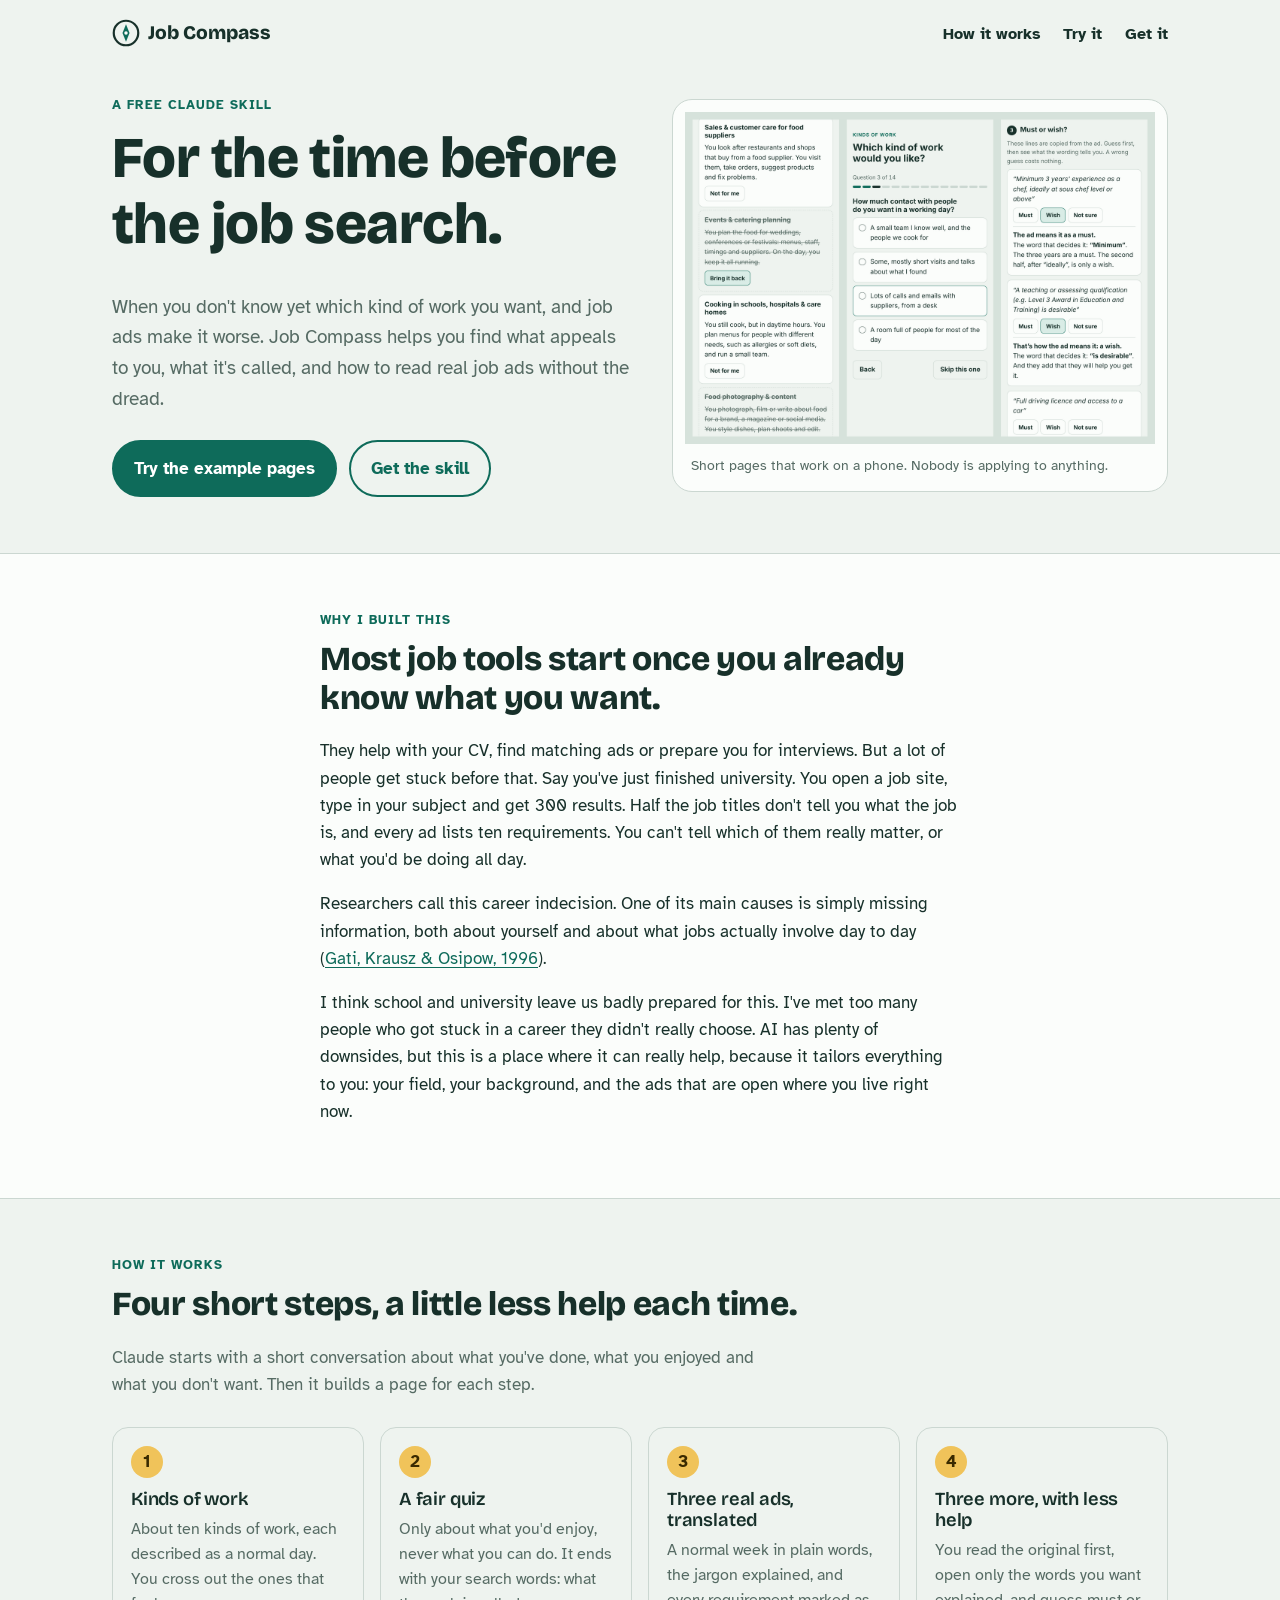
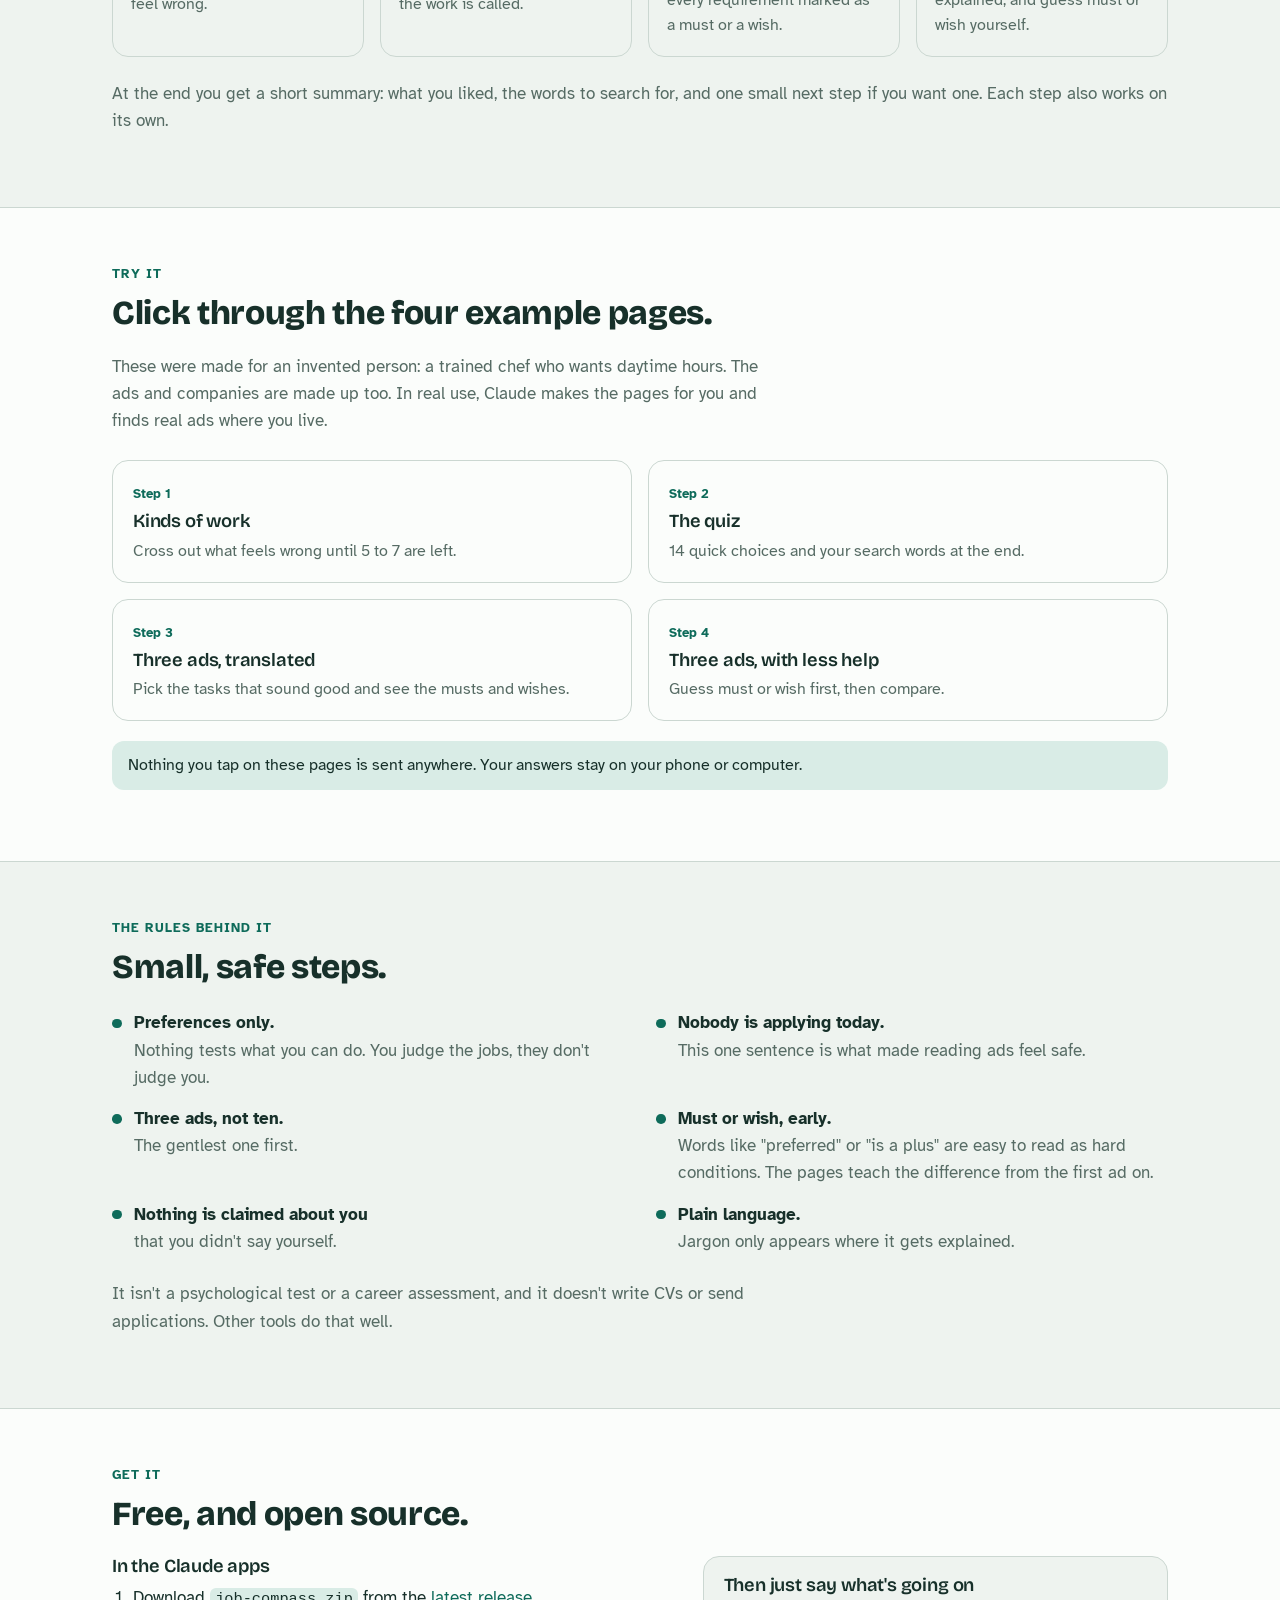
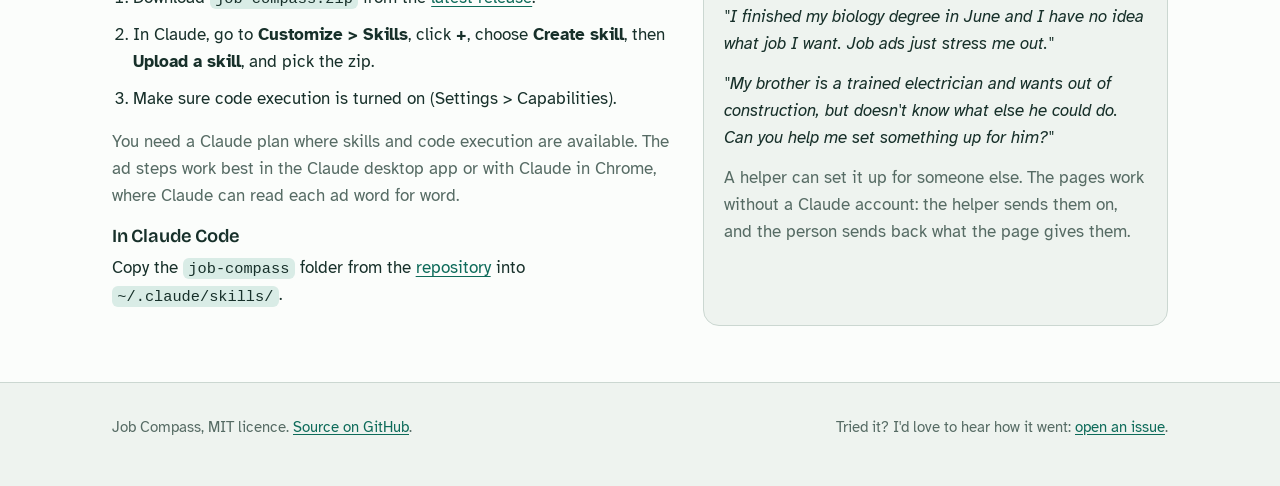
==== docs/index.html @ 620cb33d "Add website" ====
<!doctype html>
<html lang="en">
<head>
<meta charset="utf-8">
<meta name="viewport" content="width=device-width, initial-scale=1">
<title>Job Compass</title>
<meta name="description" content="A free Claude skill for the time before the job search: find out which kinds of work appeal to you, what they're called, and how to read real job ads.">
<link rel="preconnect" href="https://fonts.googleapis.com">
<link rel="preconnect" href="https://fonts.gstatic.com" crossorigin>
<link href="https://fonts.googleapis.com/css2?family=Atkinson+Hyperlegible:wght@400;700&family=Bricolage+Grotesque:opsz,wght@12..96,600;12..96,800&display=swap" rel="stylesheet">
<style>
:root {
  --bg: #EEF3EF; --surface: #FBFDFB; --ink: #17302A; --muted: #566B64; --line: #CBD7D1;
  --accent: #0E6B5A; --accent-ink: #FFFFFF; --accent-soft: #D9ECE6; --mark: #F0C35A; --mark-ink: #3A2A00;
  --font-display: "Bricolage Grotesque", "Trebuchet MS", "Segoe UI", system-ui, sans-serif;
  --font-body: "Atkinson Hyperlegible", "Segoe UI", system-ui, -apple-system, sans-serif;
  color-scheme: light;
}
@media (prefers-color-scheme: dark) {
  :root:not([data-theme="light"]) {
    --bg: #0F1715; --surface: #17221F; --ink: #E4EEE9; --muted: #9BB0A8; --line: #2B3A35;
    --accent: #58C7AE; --accent-ink: #06231D; --accent-soft: #1D3A33; --mark: #E3B04B; --mark-ink: #2A1E00;
    color-scheme: dark;
  }
}
:root[data-theme="dark"] {
  --bg: #0F1715; --surface: #17221F; --ink: #E4EEE9; --muted: #9BB0A8; --line: #2B3A35;
  --accent: #58C7AE; --accent-ink: #06231D; --accent-soft: #1D3A33; --mark: #E3B04B; --mark-ink: #2A1E00;
  color-scheme: dark;
}
*, *::before, *::after { box-sizing: border-box; }
html { -webkit-text-size-adjust: 100%; scroll-behavior: smooth; }
body { margin: 0; background: var(--bg); color: var(--ink); font-family: var(--font-body); font-size: 1.0625rem; line-height: 1.6; overflow-wrap: break-word; }
a { color: var(--accent); text-underline-offset: 0.15em; }
img { max-width: 100%; height: auto; display: block; }
.wrap { max-width: 68rem; margin: 0 auto; padding: 0 16px; }
.narrow { max-width: 42rem; }
h1, h2, h3 { font-family: var(--font-display); line-height: 1.15; margin: 0 0 0.6em; letter-spacing: -0.01em; }
h1 { font-size: clamp(2.1rem, 6vw, 3.6rem); font-weight: 800; }
h2 { font-size: clamp(1.5rem, 3.5vw, 2.1rem); font-weight: 800; }
h3 { font-size: 1.15rem; font-weight: 600; margin-bottom: 0.35em; }
p { margin: 0 0 1em; }
.muted { color: var(--muted); }

header.top { padding: 18px 0; }
header.top .wrap { display: flex; align-items: center; justify-content: space-between; gap: 12px; }
.brand { font-family: var(--font-display); font-weight: 800; font-size: 1.2rem; color: var(--ink); text-decoration: none; display: inline-flex; align-items: center; gap: 0.5rem; }
.brand svg { width: 28px; height: 28px; }
.top nav a { color: var(--ink); text-decoration: none; font-weight: 700; margin-left: 1.1rem; font-size: 0.98rem; }
.top nav a:hover { color: var(--accent); }
@media (max-width: 560px) { .top nav a.hide-sm { display: none; } }

.hero { padding: 28px 0 56px; }
.hero .grid { display: grid; gap: 40px; align-items: center; grid-template-columns: 1.05fr 1fr; }
@media (max-width: 860px) { .hero .grid { grid-template-columns: 1fr; gap: 28px; } }
.lede { font-size: 1.2rem; color: var(--muted); max-width: 34rem; }
.buttons { display: flex; flex-wrap: wrap; gap: 12px; margin-top: 1.6rem; }
.btn { display: inline-block; padding: 0.8rem 1.25rem; border-radius: 999px; font-weight: 700; text-decoration: none; border: 2px solid var(--accent); }
.btn.primary { background: var(--accent); color: var(--accent-ink); }
.btn.ghost { color: var(--accent); background: transparent; }
.btn:hover { filter: brightness(1.08); }
.hero figure { margin: 0; background: var(--surface); border: 1px solid var(--line); border-radius: 20px; padding: 12px; }
.hero figcaption { font-size: 0.9rem; color: var(--muted); padding: 10px 6px 2px; }

section { padding: 56px 0; }
section.band { background: var(--surface); border-top: 1px solid var(--line); border-bottom: 1px solid var(--line); }
.eyebrow { text-transform: uppercase; letter-spacing: 0.08em; font-size: 0.8rem; font-weight: 700; color: var(--accent); margin-bottom: 0.6rem; }

.steps { display: grid; grid-template-columns: repeat(4, 1fr); gap: 16px; margin-top: 1.8rem; counter-reset: step; }
@media (max-width: 900px) { .steps { grid-template-columns: repeat(2, 1fr); } }
@media (max-width: 520px) { .steps { grid-template-columns: 1fr; } }
.step { background: var(--bg); border: 1px solid var(--line); border-radius: 16px; padding: 18px; }
.band .step { background: var(--bg); }
.step .n { display: inline-grid; place-items: center; width: 2rem; height: 2rem; border-radius: 50%; background: var(--mark); color: var(--mark-ink); font-weight: 700; margin-bottom: 0.7rem; }
.step p { margin: 0; color: var(--muted); font-size: 0.98rem; }
.around { margin-top: 1.4rem; color: var(--muted); }

.try { display: grid; grid-template-columns: repeat(2, 1fr); gap: 16px; margin-top: 1.6rem; }
@media (max-width: 640px) { .try { grid-template-columns: 1fr; } }
.card { display: block; background: var(--surface); border: 1px solid var(--line); border-radius: 16px; padding: 18px 20px; text-decoration: none; color: var(--ink); transition: border-color .15s, transform .15s; }
.card:hover { border-color: var(--accent); transform: translateY(-2px); }
.card .tag { font-size: 0.82rem; font-weight: 700; color: var(--accent); }
.card h3 { margin-top: 0.3rem; }
.card p { margin: 0; color: var(--muted); font-size: 0.98rem; }
.note { margin-top: 1.2rem; background: var(--accent-soft); border-radius: 12px; padding: 12px 16px; font-size: 0.98rem; }

.rules { display: grid; grid-template-columns: repeat(2, 1fr); gap: 14px 32px; margin-top: 1.4rem; padding: 0; list-style: none; }
@media (max-width: 640px) { .rules { grid-template-columns: 1fr; } }
.rules li { padding-left: 1.4rem; position: relative; }
.rules li::before { content: ""; position: absolute; left: 0; top: 0.55em; width: 0.6rem; height: 0.6rem; border-radius: 50%; background: var(--accent); }
.rules b { display: block; }
.rules span { color: var(--muted); }

.get { display: grid; grid-template-columns: 1.2fr 1fr; gap: 32px; margin-top: 1.4rem; }
@media (max-width: 820px) { .get { grid-template-columns: 1fr; } }
ol.install { padding-left: 1.3rem; margin: 0 0 1rem; }
ol.install li { margin-bottom: 0.6rem; }
code { font-family: ui-monospace, "SF Mono", Menlo, Consolas, monospace; font-size: 0.9em; background: var(--accent-soft); padding: 0.1em 0.35em; border-radius: 6px; }
.say { background: var(--bg); border: 1px solid var(--line); border-radius: 16px; padding: 18px 20px; }
.say p { font-style: italic; margin-bottom: 0.8rem; }
.say p:last-child { margin-bottom: 0; }

footer { padding: 32px 0 48px; color: var(--muted); font-size: 0.95rem; }
footer .wrap { display: flex; flex-wrap: wrap; gap: 8px 24px; justify-content: space-between; }
</style>
</head>
<body>

<header class="top">
  <div class="wrap">
    <a class="brand" href="#">
      <svg viewBox="0 0 32 32" aria-hidden="true"><circle cx="16" cy="16" r="14" fill="none" stroke="currentColor" stroke-width="2.5"/><path d="M16 6 L20 16 L16 26 L12 16 Z" fill="var(--accent)"/><circle cx="16" cy="16" r="2" fill="var(--surface)"/></svg>
      Job Compass
    </a>
    <nav>
      <a class="hide-sm" href="#how">How it works</a>
      <a href="#try">Try it</a>
      <a href="#get">Get it</a>
    </nav>
  </div>
</header>

<main>
  <div class="hero">
    <div class="wrap grid">
      <div>
        <p class="eyebrow">A free Claude skill</p>
        <h1>For the time before the job search.</h1>
        <p class="lede">When you don't know yet which kind of work you want, and job ads make it worse. Job Compass helps you find what appeals to you, what it's called, and how to read real job ads without the dread.</p>
        <div class="buttons">
          <a class="btn primary" href="#try">Try the example pages</a>
          <a class="btn ghost" href="#get">Get the skill</a>
        </div>
      </div>
      <figure>
        <img src="pages.png" alt="Three Job Compass pages on a phone: crossing out kinds of work, a quiz question, and guessing whether a line from a job ad is a must or a wish" width="1250" height="884">
        <figcaption>Short pages that work on a phone. Nobody is applying to anything.</figcaption>
      </figure>
    </div>
  </div>

  <section class="band">
    <div class="wrap narrow">
      <p class="eyebrow">Why I built this</p>
      <h2>Most job tools start once you already know what you want.</h2>
      <p>They help with your CV, find matching ads or prepare you for interviews. But a lot of people get stuck before that. Say you've just finished university. You open a job site, type in your subject and get 300 results. Half the job titles don't tell you what the job is, and every ad lists ten requirements. You can't tell which of them really matter, or what you'd be doing all day.</p>
      <p>Researchers call this career indecision. One of its main causes is simply missing information, both about yourself and about what jobs actually involve day to day (<a href="https://doi.org/10.1037/0022-0167.43.4.510">Gati, Krausz &amp; Osipow, 1996</a>).</p>
      <p>I think school and university leave us badly prepared for this. I've met too many people who got stuck in a career they didn't really choose. AI has plenty of downsides, but this is a place where it can really help, because it tailors everything to you: your field, your background, and the ads that are open where you live right now.</p>
    </div>
  </section>

  <section id="how">
    <div class="wrap">
      <p class="eyebrow">How it works</p>
      <h2>Four short steps, a little less help each time.</h2>
      <p class="muted narrow">Claude starts with a short conversation about what you've done, what you enjoyed and what you don't want. Then it builds a page for each step.</p>
      <div class="steps">
        <div class="step"><span class="n">1</span><h3>Kinds of work</h3><p>About ten kinds of work, each described as a normal day. You cross out the ones that feel wrong.</p></div>
        <div class="step"><span class="n">2</span><h3>A fair quiz</h3><p>Only about what you'd enjoy, never what you can do. It ends with your search words: what the work is called.</p></div>
        <div class="step"><span class="n">3</span><h3>Three real ads, translated</h3><p>A normal week in plain words, the jargon explained, and every requirement marked as a must or a wish.</p></div>
        <div class="step"><span class="n">4</span><h3>Three more, with less help</h3><p>You read the original first, open only the words you want explained, and guess must or wish yourself.</p></div>
      </div>
      <p class="around">At the end you get a short summary: what you liked, the words to search for, and one small next step if you want one. Each step also works on its own.</p>
    </div>
  </section>

  <section id="try" class="band">
    <div class="wrap">
      <p class="eyebrow">Try it</p>
      <h2>Click through the four example pages.</h2>
      <p class="muted narrow">These were made for an invented person: a trained chef who wants daytime hours. The ads and companies are made up too. In real use, Claude makes the pages for you and finds real ads where you live.</p>
      <div class="try">
        <a class="card" href="examples/1-pick.html"><span class="tag">Step 1</span><h3>Kinds of work</h3><p>Cross out what feels wrong until 5 to 7 are left.</p></a>
        <a class="card" href="examples/2-quiz.html"><span class="tag">Step 2</span><h3>The quiz</h3><p>14 quick choices and your search words at the end.</p></a>
        <a class="card" href="examples/3-ads-translated.html"><span class="tag">Step 3</span><h3>Three ads, translated</h3><p>Pick the tasks that sound good and see the musts and wishes.</p></a>
        <a class="card" href="examples/4-ads-less-help.html"><span class="tag">Step 4</span><h3>Three ads, with less help</h3><p>Guess must or wish first, then compare.</p></a>
      </div>
      <p class="note">Nothing you tap on these pages is sent anywhere. Your answers stay on your phone or computer.</p>
    </div>
  </section>

  <section>
    <div class="wrap">
      <p class="eyebrow">The rules behind it</p>
      <h2>Small, safe steps.</h2>
      <ul class="rules">
        <li><b>Preferences only.</b><span>Nothing tests what you can do. You judge the jobs, they don't judge you.</span></li>
        <li><b>Nobody is applying today.</b><span>This one sentence is what made reading ads feel safe.</span></li>
        <li><b>Three ads, not ten.</b><span>The gentlest one first.</span></li>
        <li><b>Must or wish, early.</b><span>Words like "preferred" or "is a plus" are easy to read as hard conditions. The pages teach the difference from the first ad on.</span></li>
        <li><b>Nothing is claimed about you</b><span>that you didn't say yourself.</span></li>
        <li><b>Plain language.</b><span>Jargon only appears where it gets explained.</span></li>
      </ul>
      <p class="muted narrow" style="margin-top:1.6rem">It isn't a psychological test or a career assessment, and it doesn't write CVs or send applications. Other tools do that well.</p>
    </div>
  </section>

  <section id="get" class="band">
    <div class="wrap">
      <p class="eyebrow">Get it</p>
      <h2>Free, and open source.</h2>
      <div class="get">
        <div>
          <h3>In the Claude apps</h3>
          <ol class="install">
            <li>Download <code>job-compass.zip</code> from the <a href="https://github.com/maaasyd/job-compass/releases">latest release</a>.</li>
            <li>In Claude, go to <b>Customize &gt; Skills</b>, click <b>+</b>, choose <b>Create skill</b>, then <b>Upload a skill</b>, and pick the zip.</li>
            <li>Make sure code execution is turned on (Settings &gt; Capabilities).</li>
          </ol>
          <p class="muted">You need a Claude plan where skills and code execution are available. The ad steps work best in the Claude desktop app or with Claude in Chrome, where Claude can read each ad word for word.</p>
          <h3>In Claude Code</h3>
          <p>Copy the <code>job-compass</code> folder from the <a href="https://github.com/maaasyd/job-compass">repository</a> into <code>~/.claude/skills/</code>.</p>
        </div>
        <div class="say">
          <h3>Then just say what's going on</h3>
          <p>"I finished my biology degree in June and I have no idea what job I want. Job ads just stress me out."</p>
          <p>"My brother is a trained electrician and wants out of construction, but doesn't know what else he could do. Can you help me set something up for him?"</p>
          <p class="muted" style="font-style:normal">A helper can set it up for someone else. The pages work without a Claude account: the helper sends them on, and the person sends back what the page gives them.</p>
        </div>
      </div>
    </div>
  </section>
</main>

<footer>
  <div class="wrap">
    <span>Job Compass, MIT licence. <a href="https://github.com/maaasyd/job-compass">Source on GitHub</a>.</span>
    <span>Tried it? I'd love to hear how it went: <a href="https://github.com/maaasyd/job-compass/issues">open an issue</a>.</span>
  </div>
</footer>

</body>
</html>
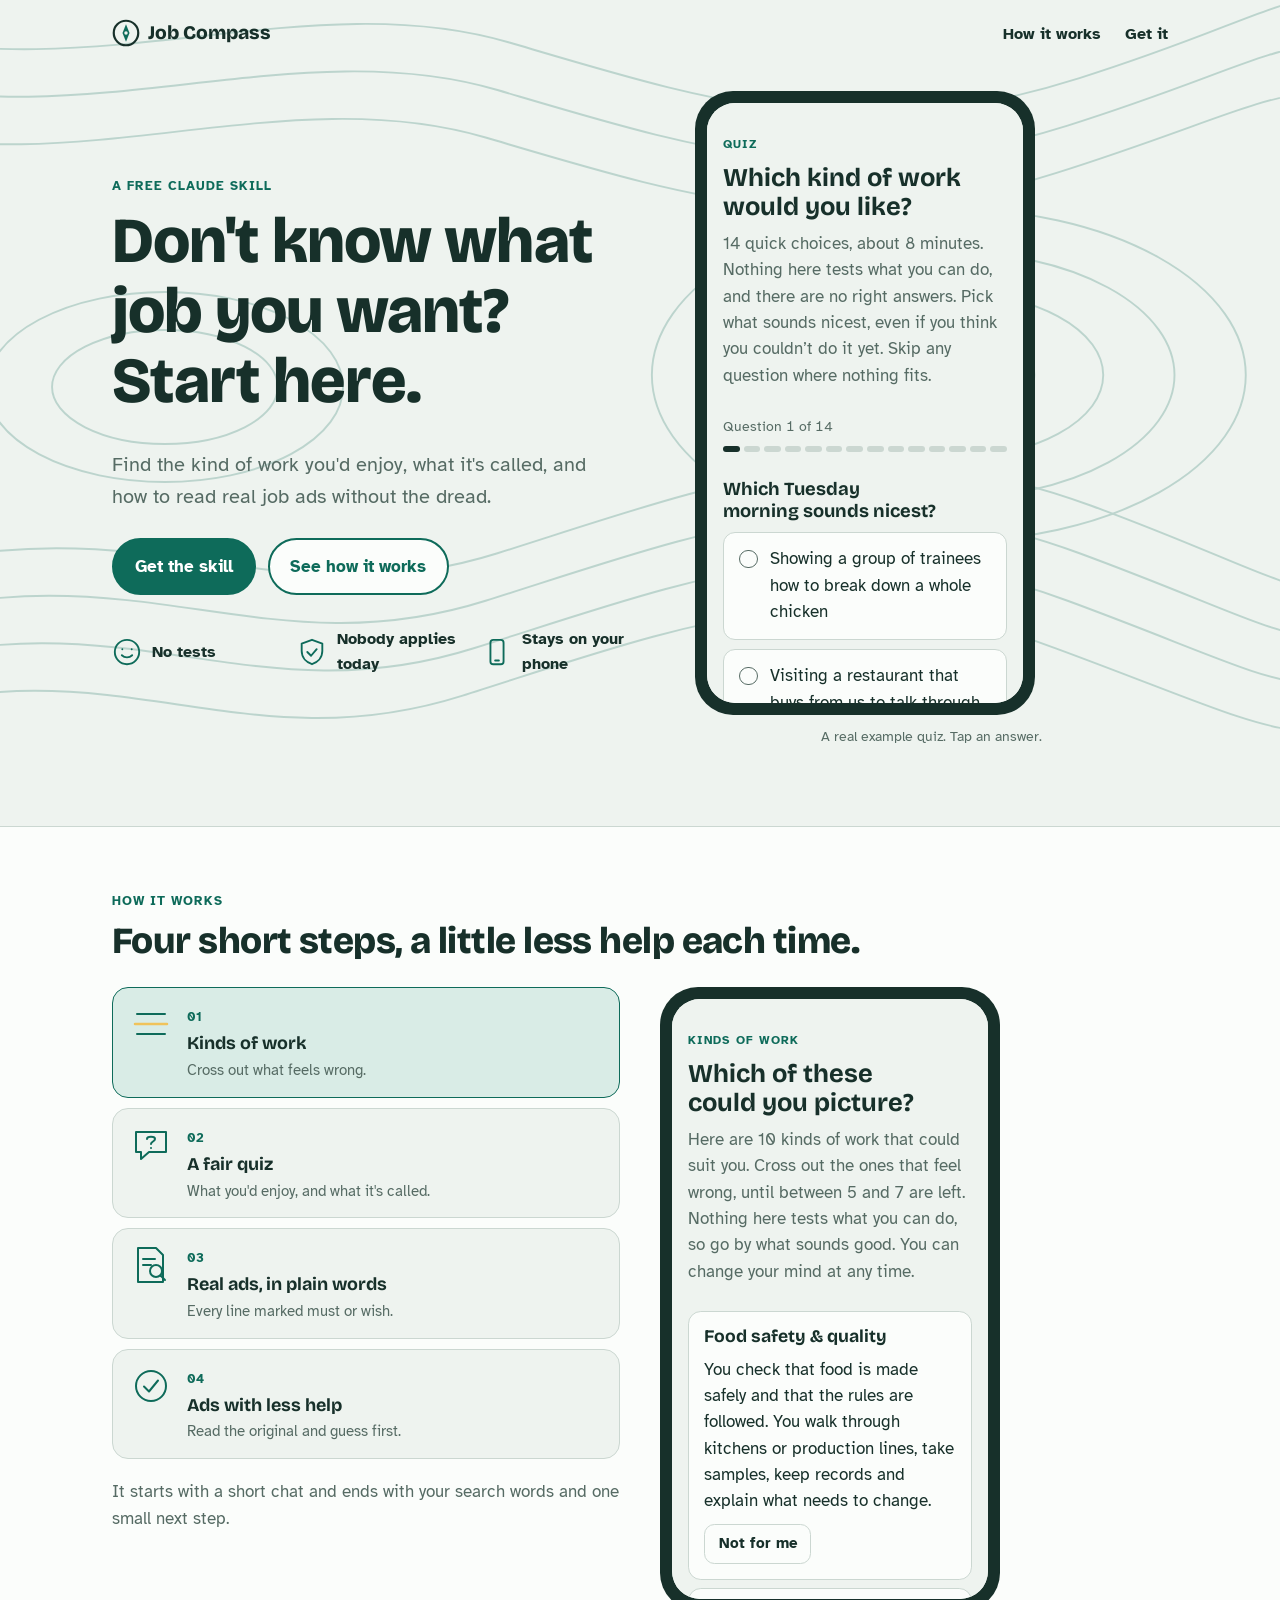
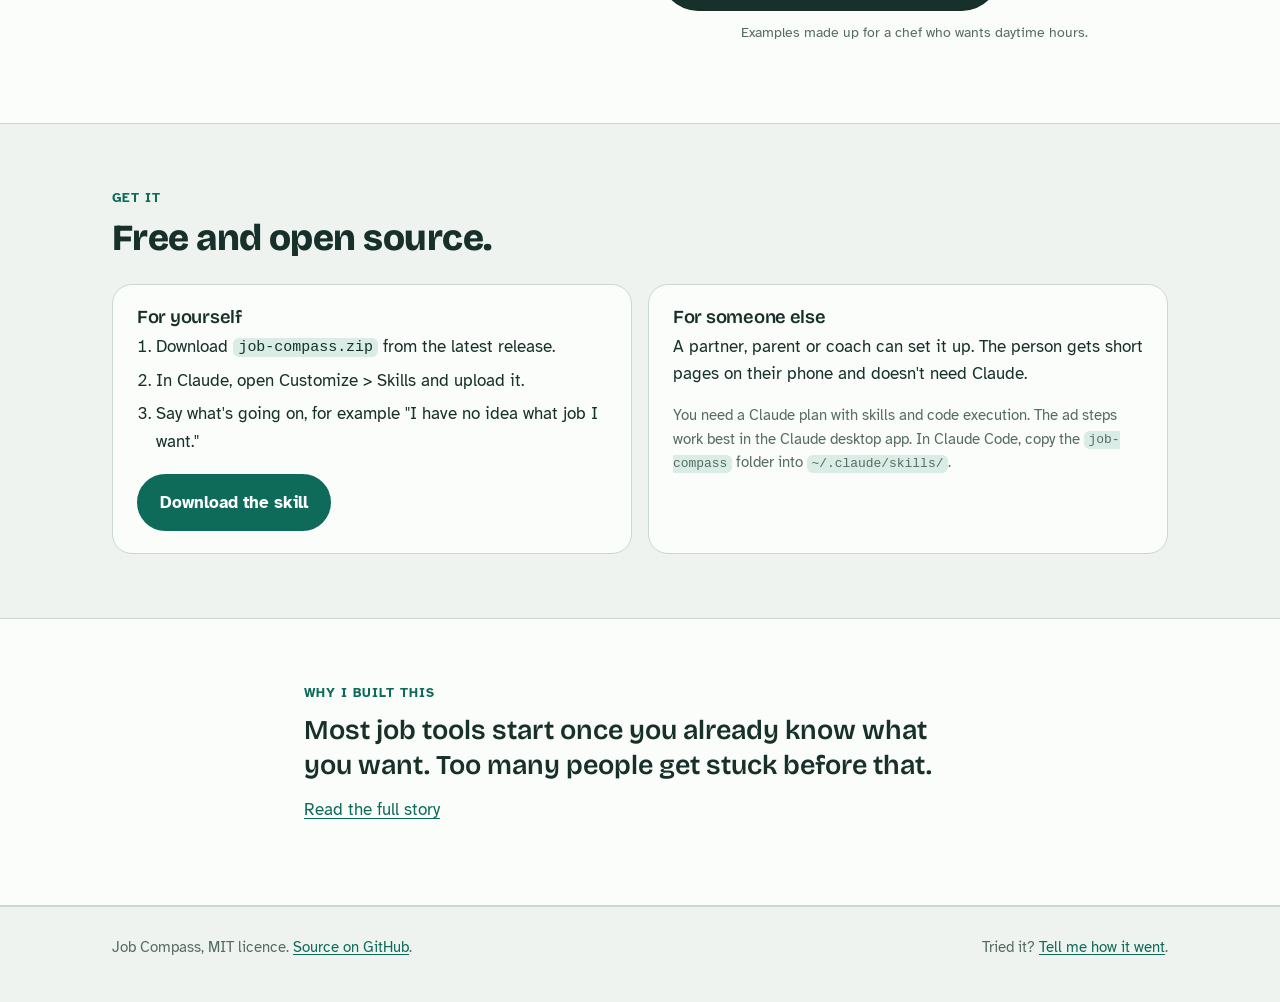
==== commit 231f8a81: "New Website" ====
--- a/docs/index.html
+++ b/docs/index.html
@@ -4,7 +4,7 @@
 <meta charset="utf-8">
 <meta name="viewport" content="width=device-width, initial-scale=1">
 <title>Job Compass</title>
-<meta name="description" content="A free Claude skill for the time before the job search: find out which kinds of work appeal to you, what they're called, and how to read real job ads.">
+<meta name="description" content="A free Claude skill for the time before the job search: find what kind of work you'd enjoy, what it's called, and how to read job ads.">
 <link rel="preconnect" href="https://fonts.googleapis.com">
 <link rel="preconnect" href="https://fonts.gstatic.com" crossorigin>
 <link href="https://fonts.googleapis.com/css2?family=Atkinson+Hyperlegible:wght@400;700&family=Bricolage+Grotesque:opsz,wght@12..96,600;12..96,800&display=swap" rel="stylesheet">
@@ -12,6 +12,7 @@
 :root {
   --bg: #EEF3EF; --surface: #FBFDFB; --ink: #17302A; --muted: #566B64; --line: #CBD7D1;
   --accent: #0E6B5A; --accent-ink: #FFFFFF; --accent-soft: #D9ECE6; --mark: #F0C35A; --mark-ink: #3A2A00;
+  --contour: #0E6B5A;
   --font-display: "Bricolage Grotesque", "Trebuchet MS", "Segoe UI", system-ui, sans-serif;
   --font-body: "Atkinson Hyperlegible", "Segoe UI", system-ui, -apple-system, sans-serif;
   color-scheme: light;
@@ -20,87 +21,90 @@
   :root:not([data-theme="light"]) {
     --bg: #0F1715; --surface: #17221F; --ink: #E4EEE9; --muted: #9BB0A8; --line: #2B3A35;
     --accent: #58C7AE; --accent-ink: #06231D; --accent-soft: #1D3A33; --mark: #E3B04B; --mark-ink: #2A1E00;
-    color-scheme: dark;
+    --contour: #58C7AE; color-scheme: dark;
   }
 }
 :root[data-theme="dark"] {
   --bg: #0F1715; --surface: #17221F; --ink: #E4EEE9; --muted: #9BB0A8; --line: #2B3A35;
   --accent: #58C7AE; --accent-ink: #06231D; --accent-soft: #1D3A33; --mark: #E3B04B; --mark-ink: #2A1E00;
-  color-scheme: dark;
+  --contour: #58C7AE; color-scheme: dark;
 }
 *, *::before, *::after { box-sizing: border-box; }
 html { -webkit-text-size-adjust: 100%; scroll-behavior: smooth; }
 body { margin: 0; background: var(--bg); color: var(--ink); font-family: var(--font-body); font-size: 1.0625rem; line-height: 1.6; overflow-wrap: break-word; }
 a { color: var(--accent); text-underline-offset: 0.15em; }
-img { max-width: 100%; height: auto; display: block; }
 .wrap { max-width: 68rem; margin: 0 auto; padding: 0 16px; }
-.narrow { max-width: 42rem; }
-h1, h2, h3 { font-family: var(--font-display); line-height: 1.15; margin: 0 0 0.6em; letter-spacing: -0.01em; }
-h1 { font-size: clamp(2.1rem, 6vw, 3.6rem); font-weight: 800; }
-h2 { font-size: clamp(1.5rem, 3.5vw, 2.1rem); font-weight: 800; }
-h3 { font-size: 1.15rem; font-weight: 600; margin-bottom: 0.35em; }
+h1, h2, h3 { font-family: var(--font-display); line-height: 1.1; margin: 0 0 0.5em; letter-spacing: -0.015em; }
+h1 { font-size: clamp(2.3rem, 6.2vw, 4rem); font-weight: 800; }
+h2 { font-size: clamp(1.6rem, 3.6vw, 2.3rem); font-weight: 800; }
+h3 { font-size: 1.15rem; font-weight: 600; margin-bottom: 0.3em; }
 p { margin: 0 0 1em; }
 .muted { color: var(--muted); }
 
-header.top { padding: 18px 0; }
+/* header */
+header.top { position: relative; z-index: 2; padding: 18px 0; }
 header.top .wrap { display: flex; align-items: center; justify-content: space-between; gap: 12px; }
 .brand { font-family: var(--font-display); font-weight: 800; font-size: 1.2rem; color: var(--ink); text-decoration: none; display: inline-flex; align-items: center; gap: 0.5rem; }
 .brand svg { width: 28px; height: 28px; }
-.top nav a { color: var(--ink); text-decoration: none; font-weight: 700; margin-left: 1.1rem; font-size: 0.98rem; }
+.top nav a { color: var(--ink); text-decoration: none; font-weight: 700; margin-left: 1.2rem; font-size: 0.98rem; }
 .top nav a:hover { color: var(--accent); }
-@media (max-width: 560px) { .top nav a.hide-sm { display: none; } }
-
-.hero { padding: 28px 0 56px; }
-.hero .grid { display: grid; gap: 40px; align-items: center; grid-template-columns: 1.05fr 1fr; }
-@media (max-width: 860px) { .hero .grid { grid-template-columns: 1fr; gap: 28px; } }
-.lede { font-size: 1.2rem; color: var(--muted); max-width: 34rem; }
+.brand, .top nav a { white-space: nowrap; }
+@media (max-width: 420px) { .brand { font-size: 1.05rem; } .top nav a { margin-left: 0.8rem; font-size: 0.92rem; } }
+
+/* hero with contour background */
+.hero { position: relative; overflow: hidden; padding: 8px 0 64px; margin-top: -72px; padding-top: 96px; }
+.contours { position: absolute; inset: 0; width: 100%; height: 100%; color: var(--contour); opacity: 0.22; pointer-events: none; }
+.hero .grid { position: relative; display: grid; grid-template-columns: minmax(0, 1.15fr) minmax(0, 1fr); gap: 40px; align-items: center; }
+@media (max-width: 860px) { .hero .grid { grid-template-columns: minmax(0, 1fr); gap: 32px; } }
+.lede { font-size: 1.25rem; color: var(--muted); max-width: 30rem; }
 .buttons { display: flex; flex-wrap: wrap; gap: 12px; margin-top: 1.6rem; }
-.btn { display: inline-block; padding: 0.8rem 1.25rem; border-radius: 999px; font-weight: 700; text-decoration: none; border: 2px solid var(--accent); }
+.btn { display: inline-block; padding: 0.8rem 1.3rem; border-radius: 999px; font-weight: 700; text-decoration: none; border: 2px solid var(--accent); }
 .btn.primary { background: var(--accent); color: var(--accent-ink); }
-.btn.ghost { color: var(--accent); background: transparent; }
+.btn.ghost { color: var(--accent); background: var(--surface); }
 .btn:hover { filter: brightness(1.08); }
-.hero figure { margin: 0; background: var(--surface); border: 1px solid var(--line); border-radius: 20px; padding: 12px; }
-.hero figcaption { font-size: 0.9rem; color: var(--muted); padding: 10px 6px 2px; }
-
-section { padding: 56px 0; }
+
+/* phone frame */
+.phone { justify-self: center; width: 100%; max-width: 340px; background: var(--ink); border-radius: 38px; padding: 12px; }
+.phone .screen { border-radius: 28px; overflow: hidden; background: var(--bg); height: 600px; }
+.phone iframe { display: block; width: 100%; height: 100%; border: 0; }
+.phone-note { text-align: center; font-size: 0.9rem; color: var(--muted); margin-top: 10px; }
+
+/* promises */
+.promises { display: grid; grid-template-columns: repeat(3, minmax(0, 1fr)); gap: 12px; margin-top: 2rem; max-width: 36rem; }
+@media (max-width: 520px) { .promises { grid-template-columns: minmax(0, 1fr); } }
+.promise { display: flex; align-items: center; gap: 10px; font-weight: 700; font-size: 0.98rem; }
+.promise svg { flex: 0 0 auto; width: 30px; height: 30px; color: var(--accent); }
+
+/* steps */
+section { padding: 64px 0; }
 section.band { background: var(--surface); border-top: 1px solid var(--line); border-bottom: 1px solid var(--line); }
 .eyebrow { text-transform: uppercase; letter-spacing: 0.08em; font-size: 0.8rem; font-weight: 700; color: var(--accent); margin-bottom: 0.6rem; }
-
-.steps { display: grid; grid-template-columns: repeat(4, 1fr); gap: 16px; margin-top: 1.8rem; counter-reset: step; }
-@media (max-width: 900px) { .steps { grid-template-columns: repeat(2, 1fr); } }
-@media (max-width: 520px) { .steps { grid-template-columns: 1fr; } }
-.step { background: var(--bg); border: 1px solid var(--line); border-radius: 16px; padding: 18px; }
-.band .step { background: var(--bg); }
-.step .n { display: inline-grid; place-items: center; width: 2rem; height: 2rem; border-radius: 50%; background: var(--mark); color: var(--mark-ink); font-weight: 700; margin-bottom: 0.7rem; }
-.step p { margin: 0; color: var(--muted); font-size: 0.98rem; }
-.around { margin-top: 1.4rem; color: var(--muted); }
-
-.try { display: grid; grid-template-columns: repeat(2, 1fr); gap: 16px; margin-top: 1.6rem; }
-@media (max-width: 640px) { .try { grid-template-columns: 1fr; } }
-.card { display: block; background: var(--surface); border: 1px solid var(--line); border-radius: 16px; padding: 18px 20px; text-decoration: none; color: var(--ink); transition: border-color .15s, transform .15s; }
-.card:hover { border-color: var(--accent); transform: translateY(-2px); }
-.card .tag { font-size: 0.82rem; font-weight: 700; color: var(--accent); }
-.card h3 { margin-top: 0.3rem; }
-.card p { margin: 0; color: var(--muted); font-size: 0.98rem; }
-.note { margin-top: 1.2rem; background: var(--accent-soft); border-radius: 12px; padding: 12px 16px; font-size: 0.98rem; }
-
-.rules { display: grid; grid-template-columns: repeat(2, 1fr); gap: 14px 32px; margin-top: 1.4rem; padding: 0; list-style: none; }
-@media (max-width: 640px) { .rules { grid-template-columns: 1fr; } }
-.rules li { padding-left: 1.4rem; position: relative; }
-.rules li::before { content: ""; position: absolute; left: 0; top: 0.55em; width: 0.6rem; height: 0.6rem; border-radius: 50%; background: var(--accent); }
-.rules b { display: block; }
-.rules span { color: var(--muted); }
-
-.get { display: grid; grid-template-columns: 1.2fr 1fr; gap: 32px; margin-top: 1.4rem; }
-@media (max-width: 820px) { .get { grid-template-columns: 1fr; } }
-ol.install { padding-left: 1.3rem; margin: 0 0 1rem; }
-ol.install li { margin-bottom: 0.6rem; }
-code { font-family: ui-monospace, "SF Mono", Menlo, Consolas, monospace; font-size: 0.9em; background: var(--accent-soft); padding: 0.1em 0.35em; border-radius: 6px; }
-.say { background: var(--bg); border: 1px solid var(--line); border-radius: 16px; padding: 18px 20px; }
-.say p { font-style: italic; margin-bottom: 0.8rem; }
-.say p:last-child { margin-bottom: 0; }
-
-footer { padding: 32px 0 48px; color: var(--muted); font-size: 0.95rem; }
+.steps-grid { display: grid; grid-template-columns: minmax(0, 1fr) minmax(0, 1fr); gap: 40px; align-items: start; margin-top: 1.6rem; }
+@media (max-width: 860px) { .steps-grid { grid-template-columns: minmax(0, 1fr); } }
+.tabs { display: grid; gap: 10px; }
+.tab { display: grid; grid-template-columns: 44px minmax(0, 1fr); gap: 14px; align-items: start; text-align: left; width: 100%; padding: 14px 16px; border-radius: 16px; border: 1px solid var(--line); background: var(--bg); color: var(--ink); font: inherit; cursor: pointer; }
+.tab:hover { border-color: var(--accent); }
+.tab[aria-selected="true"] { border-color: var(--accent); background: var(--accent-soft); }
+.tab svg { width: 44px; height: 44px; color: var(--accent); }
+.tab .num { font-size: 0.8rem; font-weight: 700; color: var(--accent); letter-spacing: 0.05em; }
+.tab b { display: block; font-family: var(--font-display); font-size: 1.12rem; }
+.tab span.d { display: block; color: var(--muted); font-size: 0.96rem; }
+.after { margin-top: 1.2rem; color: var(--muted); }
+
+/* get it */
+.cards { display: grid; grid-template-columns: repeat(2, minmax(0, 1fr)); gap: 16px; margin-top: 1.6rem; }
+@media (max-width: 720px) { .cards { grid-template-columns: minmax(0, 1fr); } }
+.card { background: var(--surface); border: 1px solid var(--line); border-radius: 20px; padding: 22px 24px; }
+.card ol { padding-left: 1.2rem; margin: 0 0 1.2rem; }
+.card li { margin-bottom: 0.4rem; }
+.small { font-size: 0.92rem; color: var(--muted); }
+code { font-family: ui-monospace, "SF Mono", Menlo, Consolas, monospace; font-size: 0.88em; background: var(--accent-soft); padding: 0.1em 0.35em; border-radius: 6px; }
+
+/* why */
+.why { max-width: 44rem; }
+.why blockquote { margin: 0 0 0.8rem; font-family: var(--font-display); font-weight: 600; font-size: clamp(1.3rem, 2.8vw, 1.7rem); line-height: 1.3; }
+
+footer { padding: 28px 0 44px; color: var(--muted); font-size: 0.95rem; border-top: 1px solid var(--line); }
 footer .wrap { display: flex; flex-wrap: wrap; gap: 8px 24px; justify-content: space-between; }
 </style>
 </head>
@@ -109,12 +113,11 @@
 <header class="top">
   <div class="wrap">
     <a class="brand" href="#">
-      <svg viewBox="0 0 32 32" aria-hidden="true"><circle cx="16" cy="16" r="14" fill="none" stroke="currentColor" stroke-width="2.5"/><path d="M16 6 L20 16 L16 26 L12 16 Z" fill="var(--accent)"/><circle cx="16" cy="16" r="2" fill="var(--surface)"/></svg>
+      <svg viewBox="0 0 32 32" aria-hidden="true"><circle cx="16" cy="16" r="14" fill="none" stroke="currentColor" stroke-width="2.5"/><path d="M16 6 L20 16 L16 26 L12 16 Z" fill="var(--accent)"/><circle cx="16" cy="16" r="2" fill="var(--bg)"/></svg>
       Job Compass
     </a>
     <nav>
-      <a class="hide-sm" href="#how">How it works</a>
-      <a href="#try">Try it</a>
+      <a href="#how">How it works</a>
       <a href="#get">Get it</a>
     </nav>
   </div>
@@ -122,102 +125,107 @@
 
 <main>
   <div class="hero">
+    <svg class="contours" viewBox="0 0 1200 700" preserveAspectRatio="xMidYMid slice" aria-hidden="true">
+      <g fill="none" stroke="currentColor" stroke-width="1.6">
+        <path d="M-50 610 C150 540 260 650 450 590 S760 480 950 550 S1150 640 1260 600"/>
+        <path d="M-50 570 C160 500 270 610 460 550 S770 440 960 510 S1150 600 1260 560"/>
+        <path d="M-50 530 C170 460 280 570 470 510 S780 400 970 470 S1150 560 1260 520"/>
+        <path d="M-50 490 C180 420 290 530 480 470 S790 360 980 430 S1150 520 1260 480"/>
+        <path d="M-50 110 C120 160 300 70 470 120 S760 210 950 150 S1150 60 1260 100"/>
+        <path d="M-50 70 C130 120 310 30 480 80 S770 170 960 110 S1150 20 1260 60"/>
+        <path d="M-50 30 C140 80 320 -10 490 40 S780 130 970 70 S1150 -20 1260 20"/>
+        <ellipse cx="860" cy="320" rx="250" ry="140"/>
+        <ellipse cx="860" cy="320" rx="190" ry="104"/>
+        <ellipse cx="860" cy="320" rx="130" ry="70"/>
+        <ellipse cx="860" cy="320" rx="72" ry="38"/>
+        <ellipse cx="200" cy="330" rx="150" ry="80"/>
+        <ellipse cx="200" cy="330" rx="95" ry="48"/>
+      </g>
+    </svg>
     <div class="wrap grid">
       <div>
         <p class="eyebrow">A free Claude skill</p>
-        <h1>For the time before the job search.</h1>
-        <p class="lede">When you don't know yet which kind of work you want, and job ads make it worse. Job Compass helps you find what appeals to you, what it's called, and how to read real job ads without the dread.</p>
+        <h1>Don't know what job you want? Start here.</h1>
+        <p class="lede">Find the kind of work you'd enjoy, what it's called, and how to read real job ads without the dread.</p>
         <div class="buttons">
-          <a class="btn primary" href="#try">Try the example pages</a>
-          <a class="btn ghost" href="#get">Get the skill</a>
-        </div>
-      </div>
-      <figure>
-        <img src="pages.png" alt="Three Job Compass pages on a phone: crossing out kinds of work, a quiz question, and guessing whether a line from a job ad is a must or a wish" width="1250" height="884">
-        <figcaption>Short pages that work on a phone. Nobody is applying to anything.</figcaption>
-      </figure>
+          <a class="btn primary" href="#get">Get the skill</a>
+          <a class="btn ghost" href="#how">See how it works</a>
+        </div>
+        <div class="promises">
+          <div class="promise"><svg viewBox="0 0 32 32" fill="none" stroke="currentColor" stroke-width="2" stroke-linecap="round" stroke-linejoin="round" aria-hidden="true"><circle cx="16" cy="16" r="13"/><path d="M11 13h.01M21 13h.01M10.5 19.5c3 3 8 3 11 0"/></svg>No tests</div>
+          <div class="promise"><svg viewBox="0 0 32 32" fill="none" stroke="currentColor" stroke-width="2" stroke-linecap="round" stroke-linejoin="round" aria-hidden="true"><path d="M16 3l11 4v8c0 7-5 12-11 14C10 27 5 22 5 15V7z"/><path d="M11 16l4 4 6-7"/></svg>Nobody applies today</div>
+          <div class="promise"><svg viewBox="0 0 32 32" fill="none" stroke="currentColor" stroke-width="2" stroke-linecap="round" stroke-linejoin="round" aria-hidden="true"><rect x="9" y="3" width="14" height="26" rx="3"/><path d="M14 25h4"/></svg>Stays on your phone</div>
+        </div>
+      </div>
+      <div>
+        <div class="phone"><div class="screen"><iframe src="examples/2-quiz.html" title="Example quiz, try it"></iframe></div></div>
+        <p class="phone-note">A real example quiz. Tap an answer.</p>
+      </div>
     </div>
   </div>
 
-  <section class="band">
-    <div class="wrap narrow">
-      <p class="eyebrow">Why I built this</p>
-      <h2>Most job tools start once you already know what you want.</h2>
-      <p>They help with your CV, find matching ads or prepare you for interviews. But a lot of people get stuck before that. Say you've just finished university. You open a job site, type in your subject and get 300 results. Half the job titles don't tell you what the job is, and every ad lists ten requirements. You can't tell which of them really matter, or what you'd be doing all day.</p>
-      <p>Researchers call this career indecision. One of its main causes is simply missing information, both about yourself and about what jobs actually involve day to day (<a href="https://doi.org/10.1037/0022-0167.43.4.510">Gati, Krausz &amp; Osipow, 1996</a>).</p>
-      <p>I think school and university leave us badly prepared for this. I've met too many people who got stuck in a career they didn't really choose. AI has plenty of downsides, but this is a place where it can really help, because it tailors everything to you: your field, your background, and the ads that are open where you live right now.</p>
-    </div>
-  </section>
-
-  <section id="how">
+  <section id="how" class="band">
     <div class="wrap">
       <p class="eyebrow">How it works</p>
       <h2>Four short steps, a little less help each time.</h2>
-      <p class="muted narrow">Claude starts with a short conversation about what you've done, what you enjoyed and what you don't want. Then it builds a page for each step.</p>
-      <div class="steps">
-        <div class="step"><span class="n">1</span><h3>Kinds of work</h3><p>About ten kinds of work, each described as a normal day. You cross out the ones that feel wrong.</p></div>
-        <div class="step"><span class="n">2</span><h3>A fair quiz</h3><p>Only about what you'd enjoy, never what you can do. It ends with your search words: what the work is called.</p></div>
-        <div class="step"><span class="n">3</span><h3>Three real ads, translated</h3><p>A normal week in plain words, the jargon explained, and every requirement marked as a must or a wish.</p></div>
-        <div class="step"><span class="n">4</span><h3>Three more, with less help</h3><p>You read the original first, open only the words you want explained, and guess must or wish yourself.</p></div>
-      </div>
-      <p class="around">At the end you get a short summary: what you liked, the words to search for, and one small next step if you want one. Each step also works on its own.</p>
+      <div class="steps-grid">
+        <div>
+          <div class="tabs" role="tablist" aria-label="The four steps">
+            <button class="tab" role="tab" aria-selected="true" data-src="examples/1-pick.html">
+              <svg viewBox="0 0 44 44" fill="none" stroke="currentColor" stroke-width="2" stroke-linecap="round" aria-hidden="true"><path d="M8 12h28M8 22h28M8 32h28"/><path d="M6 22h32" stroke-width="2.5" stroke="var(--mark)"/></svg>
+              <span><span class="num">01</span><b>Kinds of work</b><span class="d">Cross out what feels wrong.</span></span>
+            </button>
+            <button class="tab" role="tab" aria-selected="false" data-src="examples/2-quiz.html">
+              <svg viewBox="0 0 44 44" fill="none" stroke="currentColor" stroke-width="2" stroke-linecap="round" stroke-linejoin="round" aria-hidden="true"><path d="M7 9h30v20H20l-8 7v-7H7z"/><path d="M18 16c0-3 8-3 8 0 0 2.5-4 2.5-4 5M22 25h.01"/></svg>
+              <span><span class="num">02</span><b>A fair quiz</b><span class="d">What you'd enjoy, and what it's called.</span></span>
+            </button>
+            <button class="tab" role="tab" aria-selected="false" data-src="examples/3-ads-translated.html">
+              <svg viewBox="0 0 44 44" fill="none" stroke="currentColor" stroke-width="2" stroke-linecap="round" stroke-linejoin="round" aria-hidden="true"><path d="M9 5h18l7 7v27H9z"/><path d="M14 16h12M14 22h8"/><circle cx="27" cy="28" r="6"/><path d="M31.5 32.5L36 37"/></svg>
+              <span><span class="num">03</span><b>Real ads, in plain words</b><span class="d">Every line marked must or wish.</span></span>
+            </button>
+            <button class="tab" role="tab" aria-selected="false" data-src="examples/4-ads-less-help.html">
+              <svg viewBox="0 0 44 44" fill="none" stroke="currentColor" stroke-width="2" stroke-linecap="round" stroke-linejoin="round" aria-hidden="true"><circle cx="22" cy="22" r="15"/><path d="M15 22.5l5 5 9-11"/></svg>
+              <span><span class="num">04</span><b>Ads with less help</b><span class="d">Read the original and guess first.</span></span>
+            </button>
+          </div>
+          <p class="after">It starts with a short chat and ends with your search words and one small next step.</p>
+        </div>
+        <div>
+          <div class="phone"><div class="screen"><iframe id="step-frame" src="examples/1-pick.html" title="Example page for the selected step" loading="lazy"></iframe></div></div>
+          <p class="phone-note">Examples made up for a chef who wants daytime hours.</p>
+        </div>
+      </div>
     </div>
   </section>
 
-  <section id="try" class="band">
-    <div class="wrap">
-      <p class="eyebrow">Try it</p>
-      <h2>Click through the four example pages.</h2>
-      <p class="muted narrow">These were made for an invented person: a trained chef who wants daytime hours. The ads and companies are made up too. In real use, Claude makes the pages for you and finds real ads where you live.</p>
-      <div class="try">
-        <a class="card" href="examples/1-pick.html"><span class="tag">Step 1</span><h3>Kinds of work</h3><p>Cross out what feels wrong until 5 to 7 are left.</p></a>
-        <a class="card" href="examples/2-quiz.html"><span class="tag">Step 2</span><h3>The quiz</h3><p>14 quick choices and your search words at the end.</p></a>
-        <a class="card" href="examples/3-ads-translated.html"><span class="tag">Step 3</span><h3>Three ads, translated</h3><p>Pick the tasks that sound good and see the musts and wishes.</p></a>
-        <a class="card" href="examples/4-ads-less-help.html"><span class="tag">Step 4</span><h3>Three ads, with less help</h3><p>Guess must or wish first, then compare.</p></a>
-      </div>
-      <p class="note">Nothing you tap on these pages is sent anywhere. Your answers stay on your phone or computer.</p>
-    </div>
-  </section>
-
-  <section>
-    <div class="wrap">
-      <p class="eyebrow">The rules behind it</p>
-      <h2>Small, safe steps.</h2>
-      <ul class="rules">
-        <li><b>Preferences only.</b><span>Nothing tests what you can do. You judge the jobs, they don't judge you.</span></li>
-        <li><b>Nobody is applying today.</b><span>This one sentence is what made reading ads feel safe.</span></li>
-        <li><b>Three ads, not ten.</b><span>The gentlest one first.</span></li>
-        <li><b>Must or wish, early.</b><span>Words like "preferred" or "is a plus" are easy to read as hard conditions. The pages teach the difference from the first ad on.</span></li>
-        <li><b>Nothing is claimed about you</b><span>that you didn't say yourself.</span></li>
-        <li><b>Plain language.</b><span>Jargon only appears where it gets explained.</span></li>
-      </ul>
-      <p class="muted narrow" style="margin-top:1.6rem">It isn't a psychological test or a career assessment, and it doesn't write CVs or send applications. Other tools do that well.</p>
-    </div>
-  </section>
-
-  <section id="get" class="band">
+  <section id="get">
     <div class="wrap">
       <p class="eyebrow">Get it</p>
-      <h2>Free, and open source.</h2>
-      <div class="get">
-        <div>
-          <h3>In the Claude apps</h3>
-          <ol class="install">
-            <li>Download <code>job-compass.zip</code> from the <a href="https://github.com/maaasyd/job-compass/releases">latest release</a>.</li>
-            <li>In Claude, go to <b>Customize &gt; Skills</b>, click <b>+</b>, choose <b>Create skill</b>, then <b>Upload a skill</b>, and pick the zip.</li>
-            <li>Make sure code execution is turned on (Settings &gt; Capabilities).</li>
+      <h2>Free and open source.</h2>
+      <div class="cards">
+        <div class="card">
+          <h3>For yourself</h3>
+          <ol>
+            <li>Download <code>job-compass.zip</code> from the latest release.</li>
+            <li>In Claude, open Customize &gt; Skills and upload it.</li>
+            <li>Say what's going on, for example "I have no idea what job I want."</li>
           </ol>
-          <p class="muted">You need a Claude plan where skills and code execution are available. The ad steps work best in the Claude desktop app or with Claude in Chrome, where Claude can read each ad word for word.</p>
-          <h3>In Claude Code</h3>
-          <p>Copy the <code>job-compass</code> folder from the <a href="https://github.com/maaasyd/job-compass">repository</a> into <code>~/.claude/skills/</code>.</p>
-        </div>
-        <div class="say">
-          <h3>Then just say what's going on</h3>
-          <p>"I finished my biology degree in June and I have no idea what job I want. Job ads just stress me out."</p>
-          <p>"My brother is a trained electrician and wants out of construction, but doesn't know what else he could do. Can you help me set something up for him?"</p>
-          <p class="muted" style="font-style:normal">A helper can set it up for someone else. The pages work without a Claude account: the helper sends them on, and the person sends back what the page gives them.</p>
-        </div>
-      </div>
+          <a class="btn primary" href="https://github.com/maaasyd/job-compass/releases">Download the skill</a>
+        </div>
+        <div class="card">
+          <h3>For someone else</h3>
+          <p>A partner, parent or coach can set it up. The person gets short pages on their phone and doesn't need Claude.</p>
+          <p class="small">You need a Claude plan with skills and code execution. The ad steps work best in the Claude desktop app. In Claude Code, copy the <code>job-compass</code> folder into <code>~/.claude/skills/</code>.</p>
+        </div>
+      </div>
+    </div>
+  </section>
+
+  <section class="band">
+    <div class="wrap why">
+      <p class="eyebrow">Why I built this</p>
+      <blockquote>Most job tools start once you already know what you want. Too many people get stuck before that.</blockquote>
+      <p class="muted"><a href="https://github.com/maaasyd/job-compass#why-i-built-this">Read the full story</a></p>
     </div>
   </section>
 </main>
@@ -225,9 +233,21 @@
 <footer>
   <div class="wrap">
     <span>Job Compass, MIT licence. <a href="https://github.com/maaasyd/job-compass">Source on GitHub</a>.</span>
-    <span>Tried it? I'd love to hear how it went: <a href="https://github.com/maaasyd/job-compass/issues">open an issue</a>.</span>
+    <span>Tried it? <a href="https://github.com/maaasyd/job-compass/issues">Tell me how it went</a>.</span>
   </div>
 </footer>
 
+<script>
+(function () {
+  var frame = document.getElementById('step-frame');
+  var tabs = Array.prototype.slice.call(document.querySelectorAll('.tab'));
+  tabs.forEach(function (tab) {
+    tab.addEventListener('click', function () {
+      tabs.forEach(function (t) { t.setAttribute('aria-selected', t === tab ? 'true' : 'false'); });
+      frame.src = tab.getAttribute('data-src');
+    });
+  });
+})();
+</script>
 </body>
 </html>
